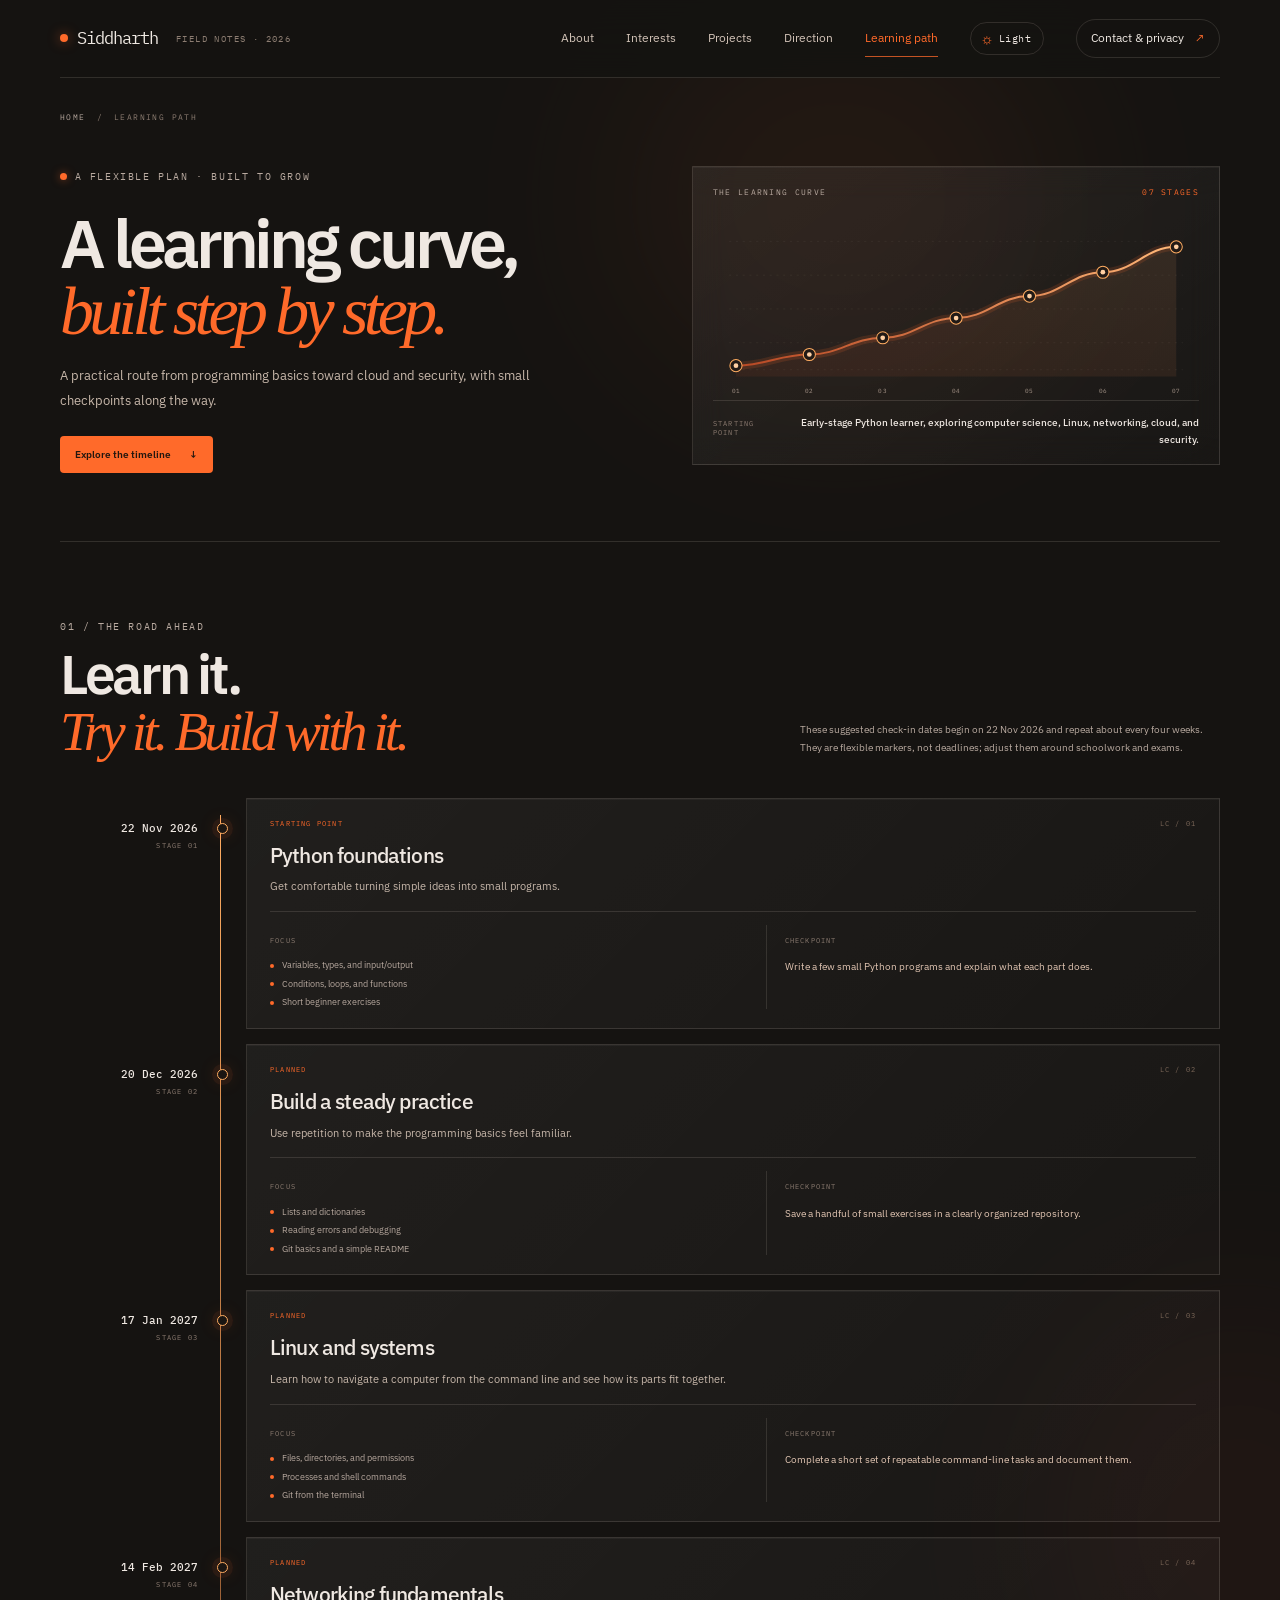
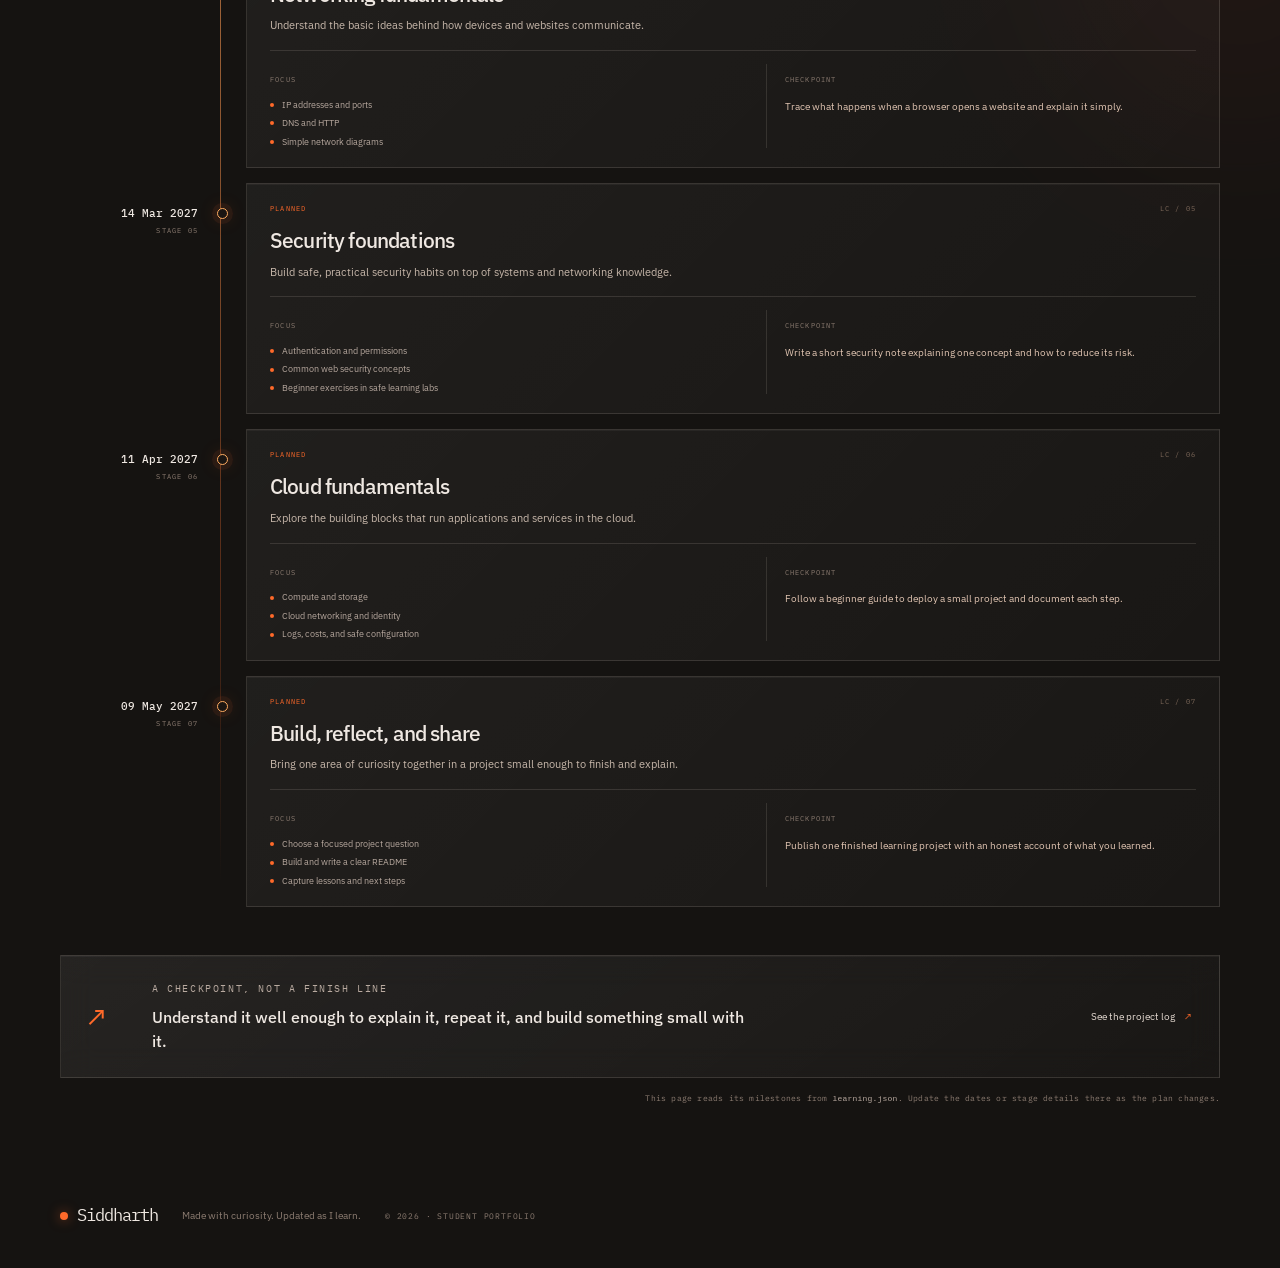
==== learning.html @ 91c8a85c "Add JSON-driven learning timeline page" ====
<!doctype html>
<html lang="en">
  <head>
    <meta charset="utf-8" />
    <meta name="viewport" content="width=device-width, initial-scale=1" />
    <meta name="theme-color" content="#151311" />
    <meta name="description" content="A dated, editable learning timeline for Siddharth’s journey through programming, Linux, networking, security, and cloud foundations." />
    <title>Learning Path — Siddharth</title>
    <link rel="preconnect" href="https://fonts.googleapis.com" />
    <link rel="preconnect" href="https://fonts.gstatic.com" crossorigin />
    <link href="https://fonts.googleapis.com/css2?family=IBM+Plex+Mono:wght@400;500;600&family=IBM+Plex+Sans:ital,wght@0,400;0,500;0,600;0,700;1,400;1,500;1,600&display=swap" rel="stylesheet" />
    <link rel="stylesheet" href="./styles.css?v=learning-json-timeline-20261122" />
    <script src="./script.js" defer></script>
    <script src="./learning-page.js" defer></script>
  </head>
  <body class="learning-page">
    <a class="skip-link" href="#main">Skip to content</a>
    <div class="ambient ambient-one" aria-hidden="true"></div>
    <div class="ambient ambient-two" aria-hidden="true"></div>

    <header class="site-header">
      <a class="wordmark" href="./index.html#top" aria-label="Siddharth’s portfolio home"><span class="wordmark-dot"></span> Siddharth <span class="wordmark-caption">FIELD NOTES · 2026</span></a>
      <button class="menu-toggle" aria-expanded="false" aria-controls="site-nav" aria-label="Open navigation"><span></span><span></span></button>
      <nav class="site-nav" id="site-nav" aria-label="Main navigation">
        <a href="./index.html#about">About</a>
        <a href="./index.html#interests">Interests</a>
        <a href="./index.html#projects">Projects</a>
        <a href="./index.html#direction">Direction</a>
        <a href="./learning.html" aria-current="location">Learning path</a>
        <button class="theme-toggle" type="button" aria-label="Switch to light theme" aria-pressed="false"><span class="theme-icon" aria-hidden="true">☼</span><span class="theme-label">Light</span></button>
        <a class="nav-cta" href="./index.html#contact">Contact &amp; privacy <span aria-hidden="true">↗</span></a>
      </nav>
    </header>

    <main class="learning-main section-wrap" id="main">
      <p class="learning-breadcrumb"><a href="./index.html">HOME</a><span aria-hidden="true">/</span> LEARNING PATH</p>
      <section class="learning-hero" aria-labelledby="learning-title">
        <div class="learning-heading">
          <p class="eyebrow"><span class="status-dot"></span> A FLEXIBLE PLAN · BUILT TO GROW</p>
          <h1 id="learning-title">A learning curve,<br /><span class="serif-accent">built step by step.</span></h1>
          <p class="learning-intro" id="learning-intro">Loading the learning path…</p>
          <a class="button button-primary learning-jump" href="#timeline">Explore the timeline <span aria-hidden="true">↓</span></a>
        </div>
        <aside class="learning-overview glass-card" aria-label="Learning timeline overview">
          <div class="overview-heading"><span>THE LEARNING CURVE</span><span id="stage-count">— STAGES</span></div>
          <svg class="learning-curve" id="learning-curve" viewBox="0 0 720 280" role="img" aria-label="A rising curve connecting the learning stages"></svg>
          <div class="overview-baseline"><span>STARTING POINT</span><strong id="learning-start">Loading…</strong></div>
        </aside>
      </section>

      <section class="learning-roadmap" id="timeline" aria-labelledby="timeline-title">
        <div class="learning-section-heading">
          <div><p class="eyebrow">01 / THE ROAD AHEAD</p><h2 id="timeline-title">Learn it.<br /><span class="serif-accent">Try it. Build with it.</span></h2></div>
          <p class="learning-schedule-note" id="schedule-note">Loading milestone notes…</p>
        </div>
        <ol class="learning-timeline" id="learning-timeline" aria-label="Dated learning milestones">
          <li class="timeline-loading">Loading milestones…</li>
        </ol>
      </section>

      <aside class="learning-principle glass-card">
        <span class="principle-mark" aria-hidden="true">↗</span>
        <div><p class="eyebrow">A CHECKPOINT, NOT A FINISH LINE</p><h2>Understand it well enough to explain it, repeat it, and build something small with it.</h2></div>
        <a class="text-link" href="./index.html#projects">See the project log <span aria-hidden="true">↗</span></a>
      </aside>
      <p class="learning-edit-note">This page reads its milestones from <code>learning.json</code>. Update the dates or stage details there as the plan changes.</p>
    </main>

    <footer class="site-footer section-wrap learning-footer">
      <a class="wordmark" href="./index.html#top"><span class="wordmark-dot"></span> Siddharth</a>
      <p>Made with curiosity. Updated as I learn.</p>
      <small>© 2026 · STUDENT PORTFOLIO</small>
    </footer>
  </body>
</html>
---- styles.css ----
:root{color-scheme:dark;--bg:#151311;--bg2:#201b18;--panel:rgba(255,255,255,.045);--line:rgba(243,226,212,.13);--text:#efe8e2;--muted:#b9aaa0;--faint:#8d7d72;--blue:#ff6a2a;--periwinkle:#ffad62;--mono:'IBM Plex Mono',ui-monospace,SFMono-Regular,Menlo,Consolas,monospace;--sans:'IBM Plex Sans',ui-sans-serif,system-ui,-apple-system,BlinkMacSystemFont,'Segoe UI',sans-serif;--display:'IBM Plex Sans',var(--sans);--serif:'Iowan Old Style','Palatino Linotype','Book Antiqua',Georgia,serif;--max:1160px}
*{box-sizing:border-box}html{scroll-behavior:smooth;scroll-padding-top:90px}body{margin:0;background:var(--bg);color:var(--text);font-family:var(--sans);font-size:15px;line-height:1.7;overflow-x:clip}a{color:inherit;text-decoration:none}::selection{background:var(--blue);color:#251810}.section-wrap{width:min(var(--max),calc(100% - 72px));margin-inline:auto}.ambient{position:absolute;pointer-events:none;z-index:-1;border-radius:50%;filter:blur(100px);opacity:.15;animation:drift 16s ease-in-out infinite alternate}.ambient-one{width:450px;height:400px;background:#783c1e;top:0;left:48%}.ambient-two{width:380px;height:450px;background:#642d25;top:1300px;right:-150px;animation-delay:-6s}@keyframes drift{to{transform:translate3d(26px,35px,0) scale(1.08)}}.skip-link{position:fixed;z-index:10;top:-50px;left:16px;padding:10px 16px;background:var(--blue);color:#1c130f}.skip-link:focus{top:12px}.site-header{width:min(var(--max),calc(100% - 72px));height:78px;margin:auto;display:flex;align-items:center;justify-content:space-between;border-bottom:1px solid var(--line);position:relative;z-index:5}.wordmark{display:flex;align-items:center;gap:9px;font-family:var(--mono);font-size:17px;letter-spacing:-1px}.wordmark-dot{width:8px;height:8px;border-radius:50%;background:var(--blue);box-shadow:0 0 12px #ff6a2a80}.wordmark-caption{font-size:9px;letter-spacing:1.4px;color:var(--faint);margin-left:9px}.site-nav{display:flex;align-items:center;gap:32px;font-size:12px;color:#d2c3b7}.site-nav>a:not(.nav-cta){transition:color .2s}.site-nav>a:hover{color:var(--blue)}.nav-cta{border:1px solid var(--line);border-radius:99px;padding:8px 14px;color:var(--text)}.nav-cta span{color:var(--blue);margin-left:8px}.menu-toggle{display:none}.hero{min-height:700px;position:relative;display:grid;grid-template-columns:1.05fr .95fr;align-items:center;padding-top:38px;padding-bottom:88px}.eyebrow,.section-number{font-family:var(--mono);font-size:10px;letter-spacing:1.6px;color:var(--muted)}.hero .eyebrow{display:flex;align-items:center;gap:10px;margin-bottom:26px}.status-dot{width:7px;height:7px;border-radius:50%;display:inline-block;background:var(--blue);box-shadow:0 0 9px #ff6a2a80}.hero h1{font-size:clamp(54px,7vw,88px);line-height:.99;letter-spacing:-5px;font-weight:500;margin:0}.serif-accent{font-family:var(--serif);font-weight:500;font-style:italic;color:var(--blue);letter-spacing:-3px}.hero-intro{color:#c8b8ab;font-size:15px;max-width:430px;margin:29px 0 26px;line-height:1.85}.hero-actions{display:flex;align-items:center;gap:25px}.button{display:inline-flex;align-items:center;gap:18px;padding:12px 18px;border-radius:4px;font-size:12px;font-weight:600}.button-primary{background:var(--blue);color:#23170f;transition:transform .25s,box-shadow .25s}.button-primary:hover{transform:translateY(-3px);box-shadow:0 8px 28px #ff6a2a2a}.text-link{font-size:12px;color:#e8ddd4}.text-link span{color:var(--blue);margin-left:7px}.hero-footnote{font-family:var(--mono);font-size:10px;color:var(--faint);margin-top:44px}.tiny-star{color:var(--blue);font-size:15px;vertical-align:-1px;margin-right:8px}.hero-art{position:relative;width:min(100%,480px);height:460px;justify-self:end;display:grid;place-items:center}.glass-object{position:relative;width:250px;height:300px;overflow:hidden;clip-path:polygon(12% 0,88% 0,100% 13%,100% 89%,88% 100%,12% 100%,0 88%,0 12%);background:linear-gradient(145deg,rgba(255,142,78,.18),rgba(86,49,34,.12) 42%,rgba(229,96,48,.15));border:1px solid rgba(255,255,255,.3);box-shadow:inset 1px 1px 0 #fff4,inset -1px -1px 0 #ffad6288,0 30px 100px #bd592f50;backdrop-filter:blur(22px);transform:rotate(-8deg);animation:float 7s ease-in-out infinite}.object-shine{position:absolute;width:100px;height:380px;top:-45px;left:24px;background:linear-gradient(90deg,transparent,#fff2,transparent);transform:rotate(33deg)}.object-mark{position:absolute;top:80px;left:74px;font-family:var(--serif);font-size:125px;font-style:italic;color:#f3d4c0d9;line-height:1}.object-mark span{font:22px var(--mono);color:var(--blue);vertical-align:top}.object-index{position:absolute;bottom:22px;left:20px;font:8px var(--mono);letter-spacing:1.5px;color:#e3d3c7}.orbit{position:absolute;width:390px;height:160px;border:1px solid #ff83432e;border-radius:50%;transform:rotate(-27deg)}.orbit-b{width:340px;height:225px;transform:rotate(48deg);border-color:#e76c4a2c}.orbit-label{position:absolute;font:9px var(--mono);letter-spacing:1.2px;color:#b9aaa0}.label-top{top:48px;right:10px}.label-bottom{bottom:40px;left:3px}.art-cross{position:absolute;color:var(--blue);font:18px var(--mono)}.cross-a{top:75px;left:55px}.cross-b{right:51px;bottom:74px;color:var(--periwinkle)}@keyframes float{50%{transform:rotate(-5deg) translateY(-11px)}}.hero-meta{position:absolute;bottom:27px;left:0;right:0;display:flex;justify-content:space-between;font:9px var(--mono);letter-spacing:1.2px;color:var(--faint)}.scroll-line{display:inline-block;width:45px;height:1px;background:var(--faint);vertical-align:middle;margin-left:8px}.intro-band{background:linear-gradient(100deg,rgba(255,255,255,.025),rgba(255,255,255,.01));border-top:1px solid #ffffff0c;border-bottom:1px solid #ffffff0c;padding:100px 0}.intro-grid{display:grid;grid-template-columns:.75fr 1.4fr .8fr;gap:48px;align-items:start}.section-number{margin:12px 0}.intro-grid h2,.section-heading h2,.next-inner h2{font-size:clamp(36px,4vw,54px);letter-spacing:-2.4px;line-height:1.12;font-weight:500;margin:0 0 25px}.intro-grid h2 .serif-accent,.section-heading h2 .serif-accent,.next-inner h2 .serif-accent{letter-spacing:-2px}.body-copy{max-width:540px;color:#d7c7ba;margin:0 0 18px;line-height:1.9}.muted-copy{color:#ad9a8c}.glass-card{background:linear-gradient(145deg,rgba(255,255,255,.075),rgba(255,255,255,.018));border:1px solid var(--line);box-shadow:inset 0 1px 0 #ffffff0b;backdrop-filter:blur(16px)}.about-card{position:relative;padding:25px 25px 28px;min-height:220px;margin-top:13px}.card-kicker,.card-note,.card-note,.card-note{font-family:var(--mono);font-size:9px;letter-spacing:1.1px;color:var(--faint)}.about-card strong{display:block;font-size:24px;font-weight:500;line-height:1.25;margin-top:18px}.card-rule{width:100%;height:1px;background:var(--line);margin:22px 0 15px}.card-note{line-height:1.9;letter-spacing:.2px}.card-spark{position:absolute;right:20px;top:18px;color:var(--blue);font-size:18px}.interests-section{padding-top:116px;padding-bottom:118px}.section-heading{display:flex;align-items:end;justify-content:space-between;margin-bottom:43px}.section-heading h2{margin:9px 0 0}.heading-note{text-align:right;font-size:11px;color:var(--faint);line-height:1.9;margin:0 0 5px}.interest-grid{display:grid;grid-template-columns:repeat(4,1fr);gap:13px}.interest-card{min-height:260px;padding:21px 19px 18px;position:relative;transition:transform .25s,border-color .25s,background .25s}.interest-card:hover{transform:translateY(-5px);border-color:#ff6a2a5c;background:linear-gradient(145deg,#ffffff12,#ffffff03)}.interest-no{position:absolute;right:17px;top:18px;font:9px var(--mono);color:var(--faint)}.interest-icon{width:38px;height:38px;display:grid;place-items:center;background:#ff6a2a10;border:1px solid #ff6a2a26;border-radius:50%;color:var(--blue);font-size:18px;margin-bottom:25px}.interest-card:nth-child(2) .interest-icon{color:var(--periwinkle);border-color:#ffad622b;background:#ffad620d}.interest-card h3{font-size:16px;font-weight:500;margin:0 0 8px}.interest-card p{font-size:11px;line-height:1.75;color:#b9aaa0;margin:0 0 22px}.interest-tag{position:absolute;bottom:16px;left:19px;font:8px var(--mono);letter-spacing:1px;color:var(--faint)}.skill-note{display:flex;align-items:flex-start;gap:14px;max-width:810px;margin:25px auto 0;padding:15px 18px;border:1px solid #ffffff0b;background:#ffffff03}.note-icon{flex:none;width:18px;height:18px;border:1px solid #ff6a2a66;border-radius:50%;font:11px var(--serif);font-style:italic;color:var(--blue);text-align:center;line-height:17px}.skill-note p{margin:0;color:#b2a093;font-size:11px;line-height:1.8}.skill-note strong{color:#e3d2c6;font-weight:500}.projects-section{padding:105px 0 116px;background:linear-gradient(180deg,#201b18,#191613);border-block:1px solid #ffffff0b}.project-card{display:grid;grid-template-columns:1.05fr .95fr;border:1px solid var(--line);background:#201a17;min-height:440px}.project-visual{position:relative;display:grid;place-items:center;overflow:hidden;background:radial-gradient(ellipse at 48% 48%,#4c3025 0,transparent 58%),linear-gradient(145deg,#241d19,#191714)}.project-visual:before,.project-visual:after{content:"";position:absolute;width:440px;height:180px;border:1px solid #ffae751a;border-radius:50%;transform:rotate(-23deg)}.project-visual:after{width:350px;height:270px;transform:rotate(33deg);border-color:#e275401f}.film-frame{position:relative;z-index:1;width:68%;height:72%;min-height:270px;border:1px solid #ffb37a55;display:grid;place-items:center;background:linear-gradient(145deg,#e9a9720d,#a14b252e);box-shadow:0 24px 60px #09070577;backdrop-filter:blur(5px)}.film-orb{width:155px;height:155px;border-radius:50%;background:radial-gradient(circle at 35% 28%,#ffe5cf,#f28043 36%,#713729 72%,#251f1a);box-shadow:0 0 65px #e9a97232,inset -15px -20px 25px #211a16f5;animation:float 8s ease-in-out infinite}.film-caption,.film-count{position:absolute;font:8px var(--mono);letter-spacing:1.5px;color:#e1d0c2}.film-caption{bottom:15px;left:15px}.film-count{top:15px;right:15px}.frame-corner{position:absolute;width:9px;height:9px;border-color:var(--blue);border-style:solid;opacity:.7}.corner-tl{top:-1px;left:-1px;border-width:1px 0 0 1px}.corner-tr{top:-1px;right:-1px;border-width:1px 1px 0 0}.corner-bl{bottom:-1px;left:-1px;border-width:0 0 1px 1px}.corner-br{bottom:-1px;right:-1px;border-width:0 1px 1px 0}.project-stamp{position:absolute;z-index:2;right:7%;bottom:9%;padding:12px 14px;border:1px solid #ff8a4a55;background:#d4643c15;color:#ffad73;font:8px/1.5 var(--mono);letter-spacing:1px;transform:rotate(7deg)}.project-details{padding:44px 42px;display:flex;flex-direction:column;justify-content:center}.project-meta{display:flex;justify-content:space-between;font:8px var(--mono);letter-spacing:1.2px;color:var(--faint)}.project-status{color:var(--blue)}.project-status .status-dot{width:6px;height:6px;margin-right:4px}.project-details h3{font-size:40px;font-weight:500;line-height:1.04;letter-spacing:-1.8px;margin:30px 0 16px}.project-details h3 .serif-accent{letter-spacing:-1.5px}.project-details>p{font-size:12px;color:#b9aaa0;line-height:1.9;max-width:390px;margin:0}.project-fields{display:grid;grid-template-columns:1fr 1fr;gap:15px;border-top:1px solid var(--line);border-bottom:1px solid var(--line);padding:17px 0;margin:25px 0 18px}.project-fields div{display:grid;gap:5px}.project-fields span{font:8px var(--mono);letter-spacing:1px;color:var(--faint)}.project-fields strong{font-size:11px;font-weight:500;color:#e8ddd2}.project-bottom{display:flex;justify-content:space-between;align-items:center;font:9px var(--mono);color:var(--faint)}.project-arrow{font-size:20px;color:var(--blue)}.project-caption{text-align:center;color:var(--faint);font:9px var(--mono);letter-spacing:.2px;margin-top:19px}.direction-section{padding-top:116px;padding-bottom:110px}.timeline{border-top:1px solid var(--line)}.timeline-item{display:grid;grid-template-columns:45px 1fr 100px;align-items:start;gap:20px;border-bottom:1px solid var(--line);padding:26px 0}.timeline-marker{width:30px;height:30px;display:grid;place-items:center;border:1px solid #ff6a2a35;border-radius:50%;font:9px var(--mono);color:var(--blue)}.timeline-label{font:8px var(--mono);letter-spacing:1.2px;color:var(--faint)}.timeline-item h3{font-size:17px;font-weight:500;margin:5px 0 4px}.timeline-item p{font-size:11px;color:#b3a498;max-width:650px;margin:0;line-height:1.8}.timeline-aside{text-align:right;font:8px var(--mono);letter-spacing:1px;color:#a49488;padding-top:5px}.future-note{position:relative;display:flex;gap:20px;align-items:flex-start;max-width:780px;margin:35px 0 0 auto;padding:23px 25px}.future-symbol{color:var(--blue);font:24px var(--mono)}.future-note p{max-width:560px;margin:0;color:#c7b8ac;font-size:11px;line-height:1.9}.future-caption{position:absolute;right:18px;bottom:13px;color:var(--faint);font:7px var(--mono);letter-spacing:1px}.next-section{padding:88px 0;background:linear-gradient(110deg,#211b17,#1c1916 70%);border-block:1px solid #ffffff0b}.next-inner{display:grid;grid-template-columns:1fr 1fr;gap:70px;align-items:center}.next-inner h2{margin:13px 0 0}.next-list{border-top:1px solid var(--line)}.next-list p{margin:0;border-bottom:1px solid var(--line);padding:13px 0;color:#d7c7ba;font-size:11px}.next-list p span{font:9px var(--mono);color:var(--blue);margin-right:18px}.site-footer{min-height:105px;display:flex;align-items:center;gap:24px;position:relative}.site-footer>p{margin:0;font-size:10px;color:var(--faint)}.footer-private{margin-left:auto;font:8px var(--mono);letter-spacing:.8px;color:var(--faint)}.back-top{width:30px;height:30px;border:1px solid var(--line);border-radius:50%;display:grid;place-items:center;color:var(--blue)}.site-footer small{font:8px var(--mono);letter-spacing:.8px;color:var(--faint)}
@media(max-width:900px){.section-wrap,.site-header{width:calc(100% - 48px)}.hero{min-height:650px;grid-template-columns:1fr 1fr}.hero-art{transform:scale(.86);transform-origin:center right;margin-right:-30px}.intro-grid{grid-template-columns:.65fr 1.35fr;gap:30px}.about-card{grid-column:2;margin-top:0}.interest-grid{grid-template-columns:repeat(2,1fr)}.interest-card{min-height:230px}.project-details{padding:35px 28px}.project-details h3{font-size:35px}.site-nav{gap:20px}}
@media(max-width:760px){html{scroll-padding-top:72px}.section-wrap,.site-header{width:calc(100% - 38px)}.site-header{height:66px}.wordmark-caption{display:none}.menu-toggle{display:grid;gap:5px;background:none;border:0;padding:12px;z-index:2}.menu-toggle span{width:19px;height:1px;background:var(--text);transition:transform .2s}.menu-toggle[aria-expanded="true"] span:first-child{transform:translateY(3px) rotate(45deg)}.menu-toggle[aria-expanded="true"] span:last-child{transform:translateY(-3px) rotate(-45deg)}.site-nav{position:absolute;top:65px;left:-19px;right:-19px;display:none;align-items:stretch;gap:0;padding:8px 19px 18px;background:#211a16f5;border-bottom:1px solid var(--line);backdrop-filter:blur(18px)}.site-nav.is-open{display:flex;flex-direction:column}.site-nav>a{padding:12px 0;border-bottom:1px solid #ffffff0d}.site-nav .nav-cta{border:0;padding:13px 0 0}.hero{display:flex;flex-direction:column;align-items:stretch;min-height:0;padding-top:70px;padding-bottom:78px}.hero h1{font-size:clamp(55px,15vw,77px);letter-spacing:-4px}.hero-intro{font-size:13px;max-width:390px}.hero-art{width:100%;height:340px;transform:none;margin:27px 0 0;justify-self:auto}.glass-object{width:185px;height:230px}.object-mark{font-size:99px;top:60px;left:55px}.orbit{width:310px;height:130px}.orbit-b{width:285px;height:180px}.label-top{right:0;top:19px;font-size:7px}.label-bottom{bottom:16px;left:0;font-size:7px}.cross-a{top:35px;left:21px}.cross-b{right:22px;bottom:52px}.hero-meta{bottom:22px;font-size:7px}.intro-band{padding:70px 0}.intro-grid{grid-template-columns:1fr;gap:22px}.section-number{margin:0}.intro-grid h2,.section-heading h2,.next-inner h2{font-size:39px}.about-card{grid-column:auto;max-width:340px}.interests-section,.direction-section{padding-top:78px;padding-bottom:78px}.section-heading{display:block;margin-bottom:30px}.heading-note{text-align:left;margin-top:13px}.interest-grid{gap:10px}.interest-card{padding:17px 14px;min-height:245px}.interest-card h3{font-size:14px}.interest-card p{font-size:10px}.interest-tag{left:14px;font-size:7px}.skill-note{padding:13px;margin-top:18px}.projects-section{padding:76px 0 78px}.project-card{grid-template-columns:1fr}.project-visual{min-height:310px}.film-frame{width:70%;min-height:235px}.film-orb{width:125px;height:125px}.project-details{padding:29px 22px 26px}.project-details h3{font-size:36px;margin:22px 0 14px}.project-meta{font-size:7px}.project-caption{line-height:1.7}.timeline-item{grid-template-columns:35px 1fr;gap:12px;padding:22px 0}.timeline-aside{display:none}.timeline-item h3{font-size:15px}.future-note{padding:19px 18px;margin-top:25px;margin-bottom:12px}.future-caption{position:static;display:block;margin-left:auto;align-self:end;white-space:nowrap;font-size:6px}.future-note p{font-size:10px}.future-note{flex-wrap:wrap;gap:12px}.next-section{padding:70px 0}.next-inner{grid-template-columns:1fr;gap:30px}.next-list p{font-size:10px}.site-footer{min-height:135px;display:grid;grid-template-columns:1fr auto;gap:8px 15px;padding-block:22px}.site-footer .wordmark{grid-column:1}.site-footer>p{grid-column:1}.footer-private{grid-column:1;margin:4px 0 0;font-size:7px}.back-top{grid-column:2;grid-row:1}.site-footer small{grid-column:2;grid-row:2;white-space:nowrap;font-size:7px}}
@media(prefers-reduced-motion:reduce){*,*::before,*::after{scroll-behavior:auto!important;animation-duration:.01ms!important;animation-iteration-count:1!important;transition-duration:.01ms!important}}

.site-header{position:fixed;top:0;left:0;right:0;z-index:20;background:rgba(21,19,17,.9);backdrop-filter:blur(18px);-webkit-backdrop-filter:blur(18px);transition:background .25s,border-color .25s,box-shadow .25s}.site-header.is-scrolled{background:rgba(21,19,17,.97);box-shadow:0 10px 30px #08060435}body{padding-top:78px}@media(max-width:760px){body{padding-top:66px}}

.theme-toggle{display:inline-flex;align-items:center;gap:7px;padding:8px 12px;border:1px solid var(--line);border-radius:999px;background:transparent;color:var(--text);font:10px var(--mono);letter-spacing:.4px;cursor:pointer;transition:color .2s,border-color .2s,background .2s}.theme-toggle:hover,.theme-toggle:focus-visible{color:var(--blue);border-color:var(--blue)}.theme-icon{font-size:15px;line-height:1;color:var(--blue)}.site-nav>a:not(.nav-cta){position:relative}.site-nav>a[aria-current="location"]{color:var(--blue)}.site-nav>a[aria-current="location"]::after{content:"";position:absolute;left:0;right:0;bottom:-8px;height:1px;background:var(--blue);opacity:.75}.site-nav .theme-toggle{position:static}
.button-primary{transform:translate3d(var(--mag-x,0px),var(--mag-y,0px),0)}.button-primary:hover{transform:translate3d(var(--mag-x,0px),calc(var(--mag-y,0px) - 3px),0)}
.hero-copy>*{animation:hero-enter .68s cubic-bezier(.2,.7,.2,1) both}.hero-copy>*:nth-child(2){animation-delay:.07s}.hero-copy>*:nth-child(3){animation-delay:.14s}.hero-copy>*:nth-child(4){animation-delay:.21s}.hero-art{animation:hero-enter .85s .12s cubic-bezier(.2,.7,.2,1) both}@keyframes hero-enter{from{opacity:0;transform:translateY(16px)}to{opacity:1;transform:translateY(0)}}
body.has-reveals [data-reveal]{opacity:0;transform:translateY(18px);transition:opacity .65s ease,transform .65s cubic-bezier(.2,.7,.2,1)}body.has-reveals [data-reveal].is-visible{opacity:1;transform:translateY(0)}.interest-card[data-reveal]:nth-child(2){transition-delay:.06s}.interest-card[data-reveal]:nth-child(3){transition-delay:.12s}.interest-card[data-reveal]:nth-child(4){transition-delay:.18s}

html.theme-light{color-scheme:light;--bg:#f6f1eb;--bg2:#eee5db;--panel:rgba(255,255,255,.62);--line:rgba(99,52,31,.16);--text:#2a201b;--muted:#615044;--faint:#827064;--blue:#c14918;--periwinkle:#a53d31}html.theme-light body{background:var(--bg);color:var(--text)}html.theme-light .site-header{background:rgba(246,241,235,.88)}html.theme-light .site-header.is-scrolled{background:rgba(246,241,235,.97);box-shadow:0 10px 28px #4326151a}html.theme-light .site-nav{color:#59483d}html.theme-light .intro-band{background:linear-gradient(100deg,#eee5db,#f6f1eb);border-color:#6a351e18}html.theme-light .projects-section{background:linear-gradient(180deg,#eee5db,#f6f1eb);border-color:#6a351e18}html.theme-light .project-card{background:#e5d9cd;border-color:var(--line)}html.theme-light .next-section{background:linear-gradient(110deg,#f1e7dd,#f6f1eb 70%);border-color:#6a351e18}html.theme-light .glass-card{background:linear-gradient(145deg,rgba(255,255,255,.82),rgba(236,225,215,.72));box-shadow:inset 0 1px 0 #fff5edb8,0 14px 40px #5a30180b}html.theme-light .hero-intro,html.theme-light .body-copy,html.theme-light .muted-copy,html.theme-light .interest-card p,html.theme-light .skill-note p,html.theme-light .project-details>p,html.theme-light .timeline-item p,html.theme-light .future-note p,html.theme-light .next-list p{color:#59483d}html.theme-light .interest-card h3,html.theme-light .project-fields strong,html.theme-light .timeline-item h3{color:#2c211b}html.theme-light .heading-note,html.theme-light .project-bottom,html.theme-light .card-note{color:#786655}html.theme-light .hero-art .glass-object{background:linear-gradient(145deg,rgba(255,223,201,.66),rgba(238,186,155,.4) 42%,rgba(247,198,168,.44));box-shadow:inset 1px 1px 0 #fff,inset -1px -1px 0 #ffad6288,0 30px 100px #70381f2a}html.theme-light .object-mark{color:#a84017}html.theme-light .object-index,html.theme-light .orbit-label{color:#645043}html.theme-light .site-footer{border-color:var(--line)}html.theme-light .footer-private,html.theme-light .site-footer>p,html.theme-light .site-footer small{color:#746254}html.theme-light .nav-cta{border-color:var(--line)}
@media(max-width:760px){.site-nav .theme-toggle{width:100%;justify-content:flex-start;border:0;border-bottom:1px solid #ffffff0d;border-radius:0;padding:12px 0;background:transparent}.site-nav>a[aria-current="location"]::after{bottom:4px}html.theme-light .site-nav .theme-toggle{border-bottom-color:#6a351e18}}

body{transition:background-color .35s ease,color .35s ease}.hero h1,.intro-grid h2,.section-heading h2,.next-inner h2{font-family:var(--display)}

.intro-screen{position:fixed;inset:0;z-index:100;display:grid;place-items:center;overflow:hidden;visibility:hidden;opacity:0;background:radial-gradient(ellipse at 50% 44%,#47251a 0%,#191512 48%,#100e0d 100%);color:#f4ede6;transition:opacity .65s cubic-bezier(.22,.68,0,1),visibility .65s;isolation:isolate}.intro-screen::before{position:absolute;inset:0;z-index:-1;background-image:linear-gradient(#ff9c6a08 1px,transparent 1px),linear-gradient(90deg,#ff9c6a08 1px,transparent 1px);background-size:64px 64px;content:"";mask-image:radial-gradient(ellipse at center,#000 0%,transparent 76%)}.intro-pending .intro-screen{visibility:visible;opacity:1}.intro-fading .intro-screen{opacity:0;visibility:hidden}.intro-pending{overflow:hidden}.intro-pending body> :not(.intro-screen){opacity:0}.intro-content{position:relative;z-index:1;display:flex;flex-direction:column;align-items:center;width:min(420px,calc(100% - 40px));text-align:center;animation:intro-content-in .8s cubic-bezier(.2,.72,.2,1) both}.intro-kicker,.intro-caption,.intro-loading{font-family:var(--mono);letter-spacing:2px}.intro-kicker{margin-bottom:24px;color:#ff9f61;font-size:10px}.intro-name{font:500 clamp(64px,12vw,112px)/.95 var(--display);letter-spacing:-7px;text-shadow:0 0 38px #ff7b4038}.intro-caption{margin-top:22px;color:#c2b2a5;font-size:10px;letter-spacing:1px}.intro-progress{width:min(190px,60%);height:2px;margin-top:42px;overflow:hidden;background:#ffd9c625}.intro-progress span{display:block;width:100%;height:100%;background:linear-gradient(90deg,#f05a20,#ffe3c9);transform:scaleX(0);transform-origin:left;animation:intro-progress-fill 7.25s cubic-bezier(.55,.08,.45,.95) forwards;box-shadow:0 0 12px #ff8a4aaa}.intro-loading{margin-top:13px;color:#968575;font-size:8px;letter-spacing:1.7px}.intro-orbit{position:absolute;width:min(62vw,640px);aspect-ratio:1;border:1px solid #ff834312;border-radius:50%;animation:intro-orbit-rotate 20s linear infinite}.intro-orbit::before,.intro-orbit::after{position:absolute;width:7px;height:7px;border-radius:50%;background:#ffd0a3;box-shadow:0 0 18px #ff7b40;content:""}.intro-orbit::before{top:15%;left:18%}.intro-orbit::after{right:12%;bottom:23%;width:4px;height:4px}.intro-orbit-two{width:min(43vw,440px);border-color:#ff944614;animation-duration:28s;animation-direction:reverse}.intro-orbit-two::before{top:auto;left:auto;right:16%;bottom:12%;background:#ffa66f;box-shadow:0 0 16px #ffa66f}.intro-done .site-header{animation:intro-content-in .55s .02s both}.intro-done .hero-meta{animation:hero-enter .65s .35s both}@keyframes intro-content-in{from{opacity:0;transform:translateY(12px) scale(.985)}to{opacity:1;transform:translateY(0) scale(1)}}@keyframes intro-progress-fill{to{transform:scaleX(1)}}@keyframes intro-orbit-rotate{to{transform:rotate(360deg)}}
.intro-pending .hero-copy>*,.intro-pending .hero-art{animation:none!important;opacity:0;transform:translateY(16px)}.intro-done main{animation:intro-content-in .8s .04s both}.intro-done .hero-copy>*:nth-child(5){animation-delay:.28s}
@media(max-width:760px){.intro-orbit{width:92vw}.intro-orbit-two{width:66vw}.intro-name{letter-spacing:-5px}}
@media(prefers-reduced-motion:reduce){.intro-screen{display:none}.intro-pending body> :not(.intro-screen){opacity:1}}

/* Editorial hero inspired by the supplied reference. */
.hero{min-height:calc(100svh - 78px);grid-template-columns:1fr;align-items:center;padding:56px 34px 88px;border-inline:1px solid var(--line);overflow:hidden;background-image:linear-gradient(90deg,transparent calc(33.333% - .5px),rgba(243,226,212,.075) 33.333%,transparent calc(33.333% + .5px)),linear-gradient(90deg,transparent calc(66.666% - .5px),rgba(243,226,212,.075) 66.666%,transparent calc(66.666% + .5px))}.hero::before{content:"";position:absolute;inset:0;z-index:0;pointer-events:none;background:radial-gradient(ellipse at 68% 39%,rgba(222,87,35,.16),transparent 48%)}.hero-copy{position:relative;z-index:2;grid-column:1/-1;width:min(100%,1050px);max-width:1050px;padding-top:10px}.hero .eyebrow{margin-bottom:26px}.hero h1{max-width:100%;font-size:clamp(56px,8.8vw,112px);font-weight:700;line-height:.86;letter-spacing:-.065em;text-transform:uppercase}.hero h1 .serif-accent{font-family:var(--serif);font-weight:500;letter-spacing:-.075em}.hero-intro{max-width:430px;font-size:14px;margin:25px 0 22px}.hero-backdrop-letter{position:absolute;z-index:1;top:-9%;right:3%;height:100%;display:flex;align-items:center;justify-content:center;pointer-events:none;font-family:var(--display);font-size:clamp(500px,83vw,1040px);font-weight:700;line-height:.78;letter-spacing:-.12em;color:rgba(245,224,204,.055);-webkit-text-stroke:1px rgba(255,188,136,.12);text-shadow:0 0 100px rgba(230,93,39,.15);transform:rotate(-7deg);animation:backdrop-s-drift 15s ease-in-out infinite alternate}.hero-meta{z-index:2;left:34px;right:34px;bottom:24px}.intro-pending .hero-backdrop-letter{animation:none;opacity:0}.intro-done .hero-backdrop-letter{animation:backdrop-s-drift 15s ease-in-out infinite alternate}.hero-art{display:none}@keyframes backdrop-s-drift{to{transform:rotate(-4deg) translate3d(-12px,-8px,0)}}
.mobile-break{display:none}
@media(max-width:760px){.hero{min-height:calc(100svh - 66px);padding:64px 18px 76px;border-inline:1px solid var(--line)}.hero-copy{width:100%;padding-top:0}.hero .eyebrow{font-size:8px;letter-spacing:1.1px;margin-bottom:22px}.hero h1{font-size:clamp(40px,10.5vw,68px);line-height:.91;letter-spacing:-.065em}.mobile-break{display:block}.hero-intro{font-size:12px;margin:22px 0 20px;max-width:360px}.hero-actions{gap:14px;flex-wrap:wrap}.hero-backdrop-letter{top:1%;right:-11%;font-size:clamp(430px,116vw,680px);opacity:.8}.hero-meta{left:18px;right:18px;bottom:18px;font-size:6px;letter-spacing:.8px}.hero-meta>span:nth-child(2){display:none}}
@media(min-width:761px) and (max-width:900px){body{padding-top:66px}.site-header{height:66px}.wordmark-caption{display:none}.menu-toggle{display:grid;gap:5px;background:none;border:0;padding:12px;z-index:2}.menu-toggle span{width:19px;height:1px;background:var(--text);transition:transform .2s}.menu-toggle[aria-expanded="true"] span:first-child{transform:translateY(3px) rotate(45deg)}.menu-toggle[aria-expanded="true"] span:last-child{transform:translateY(-3px) rotate(-45deg)}.site-nav{position:absolute;top:65px;left:-24px;right:-24px;display:none;align-items:stretch;gap:0;padding:8px 24px 18px;background:#211a16f5;border-bottom:1px solid var(--line);backdrop-filter:blur(18px)}.site-nav.is-open{display:flex;flex-direction:column}.site-nav>a{padding:12px 0;border-bottom:1px solid #ffffff0d}.site-nav .nav-cta{border:0;padding:13px 0 0}.site-nav .theme-toggle{width:100%;justify-content:flex-start;border:0;border-bottom:1px solid #ffffff0d;border-radius:0;padding:12px 0;background:transparent}.site-nav>a[aria-current="location"]::after{bottom:4px}.hero{min-height:calc(100svh - 66px)}}

/* Five-second letter assembly intro. */
.intro-name{display:flex;align-items:center;justify-content:center;gap:.025em;font:600 clamp(76px,13vw,142px)/.9 var(--display);letter-spacing:-.065em;white-space:nowrap}.intro-letter{display:inline-block;opacity:0;animation:letter-journey 4s cubic-bezier(.2,.72,.2,1) var(--letter-delay) both;will-change:transform,opacity,filter}.letter-s{--fly-x:-48vw;--fly-y:-42vh;--letter-delay:0s}.letter-i{--fly-x:48vw;--fly-y:-42vh;--letter-delay:.06s}.letter-d{--fly-x:-48vw;--fly-y:42vh;--letter-delay:.12s}.letter-h{--fly-x:48vw;--fly-y:42vh;--letter-delay:.18s}.letter-u{--fly-x:0vw;--fly-y:48vh;--letter-delay:.24s}@keyframes letter-journey{0%{opacity:0;transform:translate3d(0,14px,0) scale(.62);filter:blur(12px)}8%{opacity:1;transform:translate3d(0,0,0) scale(1);filter:blur(0)}35%{opacity:1;transform:translate3d(0,0,0) scale(1);filter:blur(0)}46%{opacity:1;transform:translate3d(var(--fly-x),var(--fly-y),0) scale(.66);filter:blur(2px)}53%{opacity:0;transform:translate3d(var(--fly-x),var(--fly-y),0) scale(.66);filter:blur(9px)}62%{opacity:0;transform:translate3d(var(--fly-x),var(--fly-y),0) scale(.66);filter:blur(9px)}88%{opacity:1;transform:translate3d(0,0,0) scale(1);filter:blur(0)}100%{opacity:1;transform:translate3d(0,0,0) scale(1);filter:blur(0)}}.intro-progress span{animation-duration:4.2s}.intro-screen::after{position:absolute;inset:0;z-index:0;pointer-events:none;background:radial-gradient(ellipse at 50% 48%,transparent 34%,rgba(7,5,4,.46) 100%);content:""}.intro-content{z-index:1}.intro-orbit{animation-duration:8s}.intro-orbit-two{animation-duration:11s}

/* Three-zone hero: introduction, featured work, and a large monogram. */
.hero{display:grid;grid-template-columns:minmax(0,1fr) minmax(0,1fr) minmax(230px,.82fr);grid-template-rows:minmax(220px,auto) 1fr auto;column-gap:22px;row-gap:0;align-items:stretch;min-height:calc(100svh - 66px);padding:22px 34px 76px;border-inline:1px solid var(--line);overflow:hidden;background-image:none}.hero::after{content:"";position:absolute;inset:0;z-index:0;pointer-events:none;background:linear-gradient(90deg,transparent calc(33.333% - .5px),rgba(243,226,212,.075) 33.333%,transparent calc(33.333% + .5px)),linear-gradient(90deg,transparent calc(66.666% - .5px),rgba(243,226,212,.075) 66.666%,transparent calc(66.666% + .5px))}.hero-copy{display:contents}.hero-intro-panel{position:relative;z-index:2;grid-column:1;grid-row:1;align-self:start;max-width:360px;padding-top:18px}.hero .eyebrow{font-size:9px;letter-spacing:1.2px;margin:0 0 17px}.hero-intro{max-width:340px;font-size:12px;line-height:1.8;margin:0;color:#c8b8ab}.hero h1{position:relative;z-index:2;grid-column:1/4;grid-row:2;align-self:end;max-width:100%;margin:0 0 18px;font-size:clamp(56px,8.25vw,106px);font-weight:700;line-height:.88;letter-spacing:-.067em;text-transform:uppercase}.hero h1 .serif-accent{font-family:var(--serif);font-weight:500;letter-spacing:-.075em}.hero-outro{position:relative;z-index:2;grid-column:1/4;grid-row:3;display:flex;align-items:end;justify-content:space-between;gap:24px}.hero-actions{gap:22px}.hero-footnote{margin:0;color:#a49488}.hero-feature{position:relative;z-index:3;grid-column:3;grid-row:1;align-self:start;display:block;margin-top:2px;padding:0 0 16px;border:1px solid var(--line);background:rgba(27,23,20,.78);backdrop-filter:blur(16px);transition:transform .3s,border-color .3s,box-shadow .3s}.hero-feature:hover{transform:translateY(-4px);border-color:#ff6a2a80;box-shadow:0 16px 50px #08060455}.hero-feature-art{position:relative;display:grid;place-items:center;aspect-ratio:1.62/1;overflow:hidden;background:radial-gradient(circle at 50% 52%,rgba(241,116,52,.3),transparent 31%),linear-gradient(135deg,#38241b,#161311 58%,#29201b)}.hero-feature-art::before,.hero-feature-art::after{position:absolute;inset:10%;border:1px solid rgba(255,187,137,.2);transform:rotate(-12deg);content:""}.hero-feature-art::after{inset:20% 15%;border-color:rgba(255,187,137,.12);transform:rotate(13deg)}.feature-index,.feature-state{position:absolute;z-index:2;font:7px var(--mono);letter-spacing:1.2px;color:#e2c6b3}.feature-index{top:12px;left:13px}.feature-state{right:13px;bottom:12px;color:#ffad73}.feature-state b{margin-left:6px;color:#ff6a2a}.feature-orbit{position:relative;z-index:1;width:88px;height:88px;display:grid;place-items:center;border:1px solid #ffad6270;border-radius:50%;background:radial-gradient(circle at 35% 30%,#ffb07b,#b54b28 52%,#321e18);box-shadow:0 0 50px #e5673a50,inset -10px -10px 22px #351d18}.feature-orbit::after{position:absolute;inset:-17px;border:1px solid #ffb37a3d;border-radius:50%;content:""}.feature-orbit span{font:italic 28px var(--serif);color:#fff0df}.hero-feature-caption{display:flex;justify-content:space-between;padding:11px 13px 7px;font:7px var(--mono);letter-spacing:1px;color:#b09c8d}.hero-feature>strong{display:block;padding:2px 13px 0;font-size:19px;font-weight:500;line-height:1.1;letter-spacing:-.04em}.hero-feature>strong em{font-family:var(--serif);font-weight:500;color:var(--blue)}.feature-link{display:block;margin:12px 13px 0;padding-top:9px;border-top:1px solid var(--line);font:7px var(--mono);letter-spacing:1px;color:#b09c8d}.feature-link span{float:right;color:var(--blue)}.hero-backdrop-letter{position:absolute;z-index:1;top:-3%;right:11%;height:100%;display:flex;align-items:center;justify-content:center;pointer-events:none;font:700 clamp(540px,75vw,980px)/.78 var(--display);letter-spacing:-.13em;color:rgba(245,224,204,.055);-webkit-text-stroke:1px rgba(255,188,136,.14);text-shadow:0 0 110px rgba(230,93,39,.18);transform:rotate(-7deg);animation:backdrop-s-drift 15s ease-in-out infinite alternate}.hero-meta{z-index:2;left:34px;right:34px;bottom:20px}.intro-pending .hero-backdrop-letter{animation:none;opacity:0}.intro-done .hero-backdrop-letter{animation:backdrop-s-drift 15s ease-in-out infinite alternate}.hero-art{display:none}
@media(min-width:761px) and (max-width:900px){.hero{grid-template-columns:minmax(0,1fr) minmax(0,1fr) minmax(185px,.82fr);column-gap:14px;padding-inline:20px}.hero h1{font-size:clamp(48px,8.25vw,74px)}.hero-feature>strong{font-size:16px}.hero-meta{left:20px;right:20px}}
@media(max-width:760px){.hero{grid-template-columns:minmax(0,1fr);grid-template-rows:auto auto auto auto;row-gap:14px;min-height:calc(100svh - 66px);padding:26px 18px 72px}.hero-intro-panel{grid-column:1;grid-row:1;padding-top:0;max-width:100%}.hero .eyebrow{font-size:8px;letter-spacing:1px;margin-bottom:10px}.hero-intro{font-size:11px;max-width:390px}.hero h1{grid-column:1;grid-row:2;align-self:start;margin:4px 0 0;font-size:clamp(39px,11vw,70px);line-height:.91;letter-spacing:-.068em}.mobile-break{display:block}.hero-feature{grid-column:1;grid-row:3;display:grid;grid-template-columns:.9fr 1.1fr;grid-template-rows:auto auto auto;column-gap:13px;align-items:center;padding:0 12px 10px}.hero-feature-art{grid-column:1;grid-row:1/4;aspect-ratio:1/1.05;width:100%}.hero-feature-caption{grid-column:2;grid-row:1;padding:11px 0 5px;gap:6px;font-size:6px}.hero-feature>strong{grid-column:2;grid-row:2;padding:3px 0;font-size:18px}.feature-link{grid-column:2;grid-row:3;margin:7px 0 0;padding-top:8px}.feature-index,.feature-state{font-size:6px}.feature-orbit{width:62px;height:62px}.feature-orbit span{font-size:21px}.feature-orbit::after{inset:-11px}.hero-outro{grid-column:1;grid-row:4;display:flex;align-items:start;flex-direction:column;gap:11px}.hero-actions{gap:15px;flex-wrap:wrap}.hero-footnote{font-size:9px}.hero-backdrop-letter{top:10%;right:-18%;font-size:clamp(410px,112vw,700px);opacity:.55}.hero-meta{left:18px;right:18px;bottom:17px;font-size:6px;letter-spacing:.7px}.hero-meta>span:nth-child(2){display:none}}

/* JSON-driven learning timeline. */
.learning-main{padding-top:34px;padding-bottom:60px}.learning-breadcrumb{display:flex;gap:11px;align-items:center;margin:0 0 24px;color:var(--faint);font:8px var(--mono);letter-spacing:1.4px}.learning-breadcrumb a{color:var(--muted);transition:color .2s}.learning-breadcrumb a:hover{color:var(--blue)}.learning-hero{display:grid;grid-template-columns:minmax(0,1.05fr) minmax(330px,.95fr);gap:48px;align-items:center;padding:12px 0 68px;border-bottom:1px solid var(--line)}.learning-heading h1{font-size:clamp(44px,5.3vw,70px);line-height:.98;letter-spacing:-.065em;font-weight:600;margin:25px 0 18px}.learning-heading h1 .serif-accent{font-weight:500;letter-spacing:-.07em}.learning-intro{max-width:500px;color:#c8b8ab;font-size:13px;line-height:1.9;margin:0 0 23px}.learning-jump{padding:10px 15px;font-size:10px}.learning-overview{position:relative;padding:20px 20px 16px;overflow:hidden;background:linear-gradient(145deg,rgba(255,255,255,.065),rgba(255,255,255,.018))}.overview-heading{display:flex;justify-content:space-between;gap:10px;color:var(--muted);font:8px var(--mono);letter-spacing:1.3px}.overview-heading span:last-child{color:var(--blue)}.learning-curve{display:block;width:100%;height:auto;margin:12px 0 2px;overflow:visible}.curve-gridline{stroke:rgba(243,226,212,.08);stroke-width:1;stroke-dasharray:3 7}.curve-fill{fill:url(#curve-stroke);opacity:.1}.curve-glow{fill:none;stroke:#ff6a2a;stroke-width:12;opacity:.14;stroke-linecap:round;stroke-linejoin:round}.curve-line{fill:none;stroke:url(#curve-stroke);stroke-width:3;stroke-linecap:round;stroke-linejoin:round}.curve-node-ring{fill:#211a16;stroke:#ffad62;stroke-width:1.5}.curve-node-core{fill:#ffd0a3}.curve-node-number{fill:#a49488;font:9px var(--mono);letter-spacing:.5px}.overview-baseline{display:flex;align-items:baseline;justify-content:space-between;gap:14px;padding-top:13px;border-top:1px solid var(--line)}.overview-baseline span,.learning-phase-label{color:var(--faint);font:7px var(--mono);letter-spacing:1.2px}.overview-baseline strong{color:var(--text);font-size:10px;font-weight:500;text-align:right}.learning-roadmap{padding-top:66px}.learning-section-heading{display:flex;justify-content:space-between;align-items:end;gap:30px;margin-bottom:29px}.learning-section-heading h2{margin:11px 0 0;font-size:clamp(36px,4.5vw,55px);line-height:1.02;letter-spacing:-.06em;font-weight:600}.learning-section-heading h2 .serif-accent{font-weight:500;letter-spacing:-.07em}.learning-schedule-note{max-width:420px;color:var(--muted);font-size:10px;line-height:1.8;margin:0 0 4px}.learning-timeline{position:relative;display:grid;gap:15px;list-style:none;margin:0;padding:8px 0 0}.learning-timeline::before{content:"";position:absolute;left:160px;top:25px;bottom:24px;width:1px;background:linear-gradient(180deg,#ffad62,#ff6a2a45 82%,transparent)}.learning-timeline-item{position:relative;display:grid;grid-template-columns:138px 24px minmax(0,1fr);gap:12px;align-items:stretch;animation:timeline-rise .5s calc(var(--stage-order)*.06s) both}.learning-date-column{display:flex;flex-direction:column;align-items:flex-end;padding-top:23px;text-align:right}.learning-date{color:var(--text);font:500 11px var(--mono);white-space:nowrap}.learning-phase-label{margin-top:6px}.learning-timeline-node{position:relative;z-index:1;align-self:start;justify-self:center;width:11px;height:11px;margin-top:25px;border:1px solid #ffad62;border-radius:50%;background:#1a1512;box-shadow:0 0 0 5px #ff6a2a12,0 0 18px #ff6a2a45}.learning-stage-card{padding:20px 23px 19px;background:linear-gradient(135deg,rgba(255,255,255,.052),rgba(255,255,255,.018));transition:transform .24s,border-color .24s,background .24s}.learning-stage-card:hover{transform:translateY(-3px);border-color:#ff6a2a6b;background:linear-gradient(135deg,rgba(255,255,255,.075),rgba(255,255,255,.025))}.learning-stage-top{display:flex;justify-content:space-between;gap:12px;align-items:center}.learning-stage-status,.learning-stage-serial,.learning-detail-label{color:var(--faint);font:7px var(--mono);letter-spacing:1.2px}.learning-stage-status{color:var(--blue)}.learning-stage-serial{color:#7f6a5b}.learning-stage-card h3{font-size:21px;font-weight:500;letter-spacing:-.04em;margin:10px 0 4px}.learning-stage-summary{color:#c8b8ab;font-size:11px;line-height:1.7;margin:0 0 15px}.learning-stage-details{display:grid;grid-template-columns:1.05fr .95fr;border-top:1px solid var(--line);padding-top:13px;gap:20px}.learning-focus ul{list-style:none;padding:0;margin:8px 0 0;display:grid;gap:5px}.learning-focus li{position:relative;padding-left:12px;color:#b9aaa0;font-size:9px;line-height:1.5}.learning-focus li::before{content:"";position:absolute;left:0;top:.6em;width:4px;height:4px;border-radius:50%;background:var(--blue)}.learning-checkpoint{border-left:1px solid var(--line);padding-left:18px}.learning-checkpoint p{color:#e2c6b3;font-size:10px;line-height:1.7;margin:8px 0 0}.timeline-loading{margin-left:174px;padding:24px;color:var(--muted);font-size:12px}.timeline-error{border:1px solid var(--line);background:var(--panel)}@keyframes timeline-rise{from{opacity:0;transform:translateY(10px)}to{opacity:1;transform:translateY(0)}}.learning-principle{display:grid;grid-template-columns:46px 1fr auto;align-items:center;gap:18px;margin:48px 0 0;padding:24px 27px}.principle-mark{color:var(--blue);font:29px var(--mono)}.learning-principle .eyebrow{margin:0 0 8px}.learning-principle h2{font-size:16px;line-height:1.5;font-weight:500;margin:0;max-width:600px}.learning-principle .text-link{font-size:10px;white-space:nowrap}.learning-edit-note{margin:15px 0 0;text-align:right;color:var(--faint);font:8px var(--mono);letter-spacing:.2px}.learning-edit-note code{color:var(--muted)}.learning-footer{margin-top:0}
@media(max-width:900px){.learning-hero{grid-template-columns:minmax(0,1fr) minmax(290px,.9fr);gap:28px}.learning-timeline::before{left:142px}.learning-timeline-item{grid-template-columns:120px 24px minmax(0,1fr)}.timeline-loading{margin-left:156px}.learning-principle{grid-template-columns:36px 1fr;gap:13px}.learning-principle .text-link{grid-column:2}.learning-schedule-note{max-width:330px}}
@media(max-width:760px){.learning-main{padding-top:23px;padding-bottom:42px}.learning-breadcrumb{font-size:7px;margin-bottom:21px}.learning-hero{grid-template-columns:minmax(0,1fr);gap:24px;padding-bottom:40px}.learning-heading h1{font-size:clamp(42px,11vw,62px);margin:20px 0 14px}.learning-intro{font-size:12px}.learning-overview{padding:17px 15px 14px}.learning-curve{margin-top:10px}.learning-roadmap{padding-top:43px}.learning-section-heading{display:block;margin-bottom:21px}.learning-section-heading h2{font-size:40px}.learning-schedule-note{margin-top:16px;max-width:100%}.learning-timeline{gap:12px;padding-top:5px}.learning-timeline::before{left:7px;top:20px;bottom:20px}.learning-timeline-item{grid-template-columns:16px minmax(0,1fr);gap:10px}.learning-date-column{grid-column:2;grid-row:1;align-items:flex-start;text-align:left;padding:0 0 1px}.learning-date{font-size:10px}.learning-phase-label{margin-top:3px}.learning-timeline-node{grid-column:1;grid-row:1/3;justify-self:start;margin:4px 0 0 2px;width:10px;height:10px}.learning-stage-card{grid-column:2;grid-row:2;padding:16px 15px}.learning-stage-card h3{font-size:18px}.learning-stage-summary{font-size:10px}.learning-stage-details{grid-template-columns:1fr;gap:12px}.learning-checkpoint{border-left:0;border-top:1px solid var(--line);padding:11px 0 0}.learning-checkpoint p{font-size:10px}.learning-focus li{font-size:9px}.timeline-loading{margin:0 0 0 26px;padding:17px}.learning-principle{grid-template-columns:27px minmax(0,1fr);gap:11px;margin-top:34px;padding:19px 16px}.principle-mark{font-size:22px}.learning-principle h2{font-size:14px}.learning-principle .text-link{font-size:9px}.learning-edit-note{text-align:left;font-size:7px;line-height:1.7}}
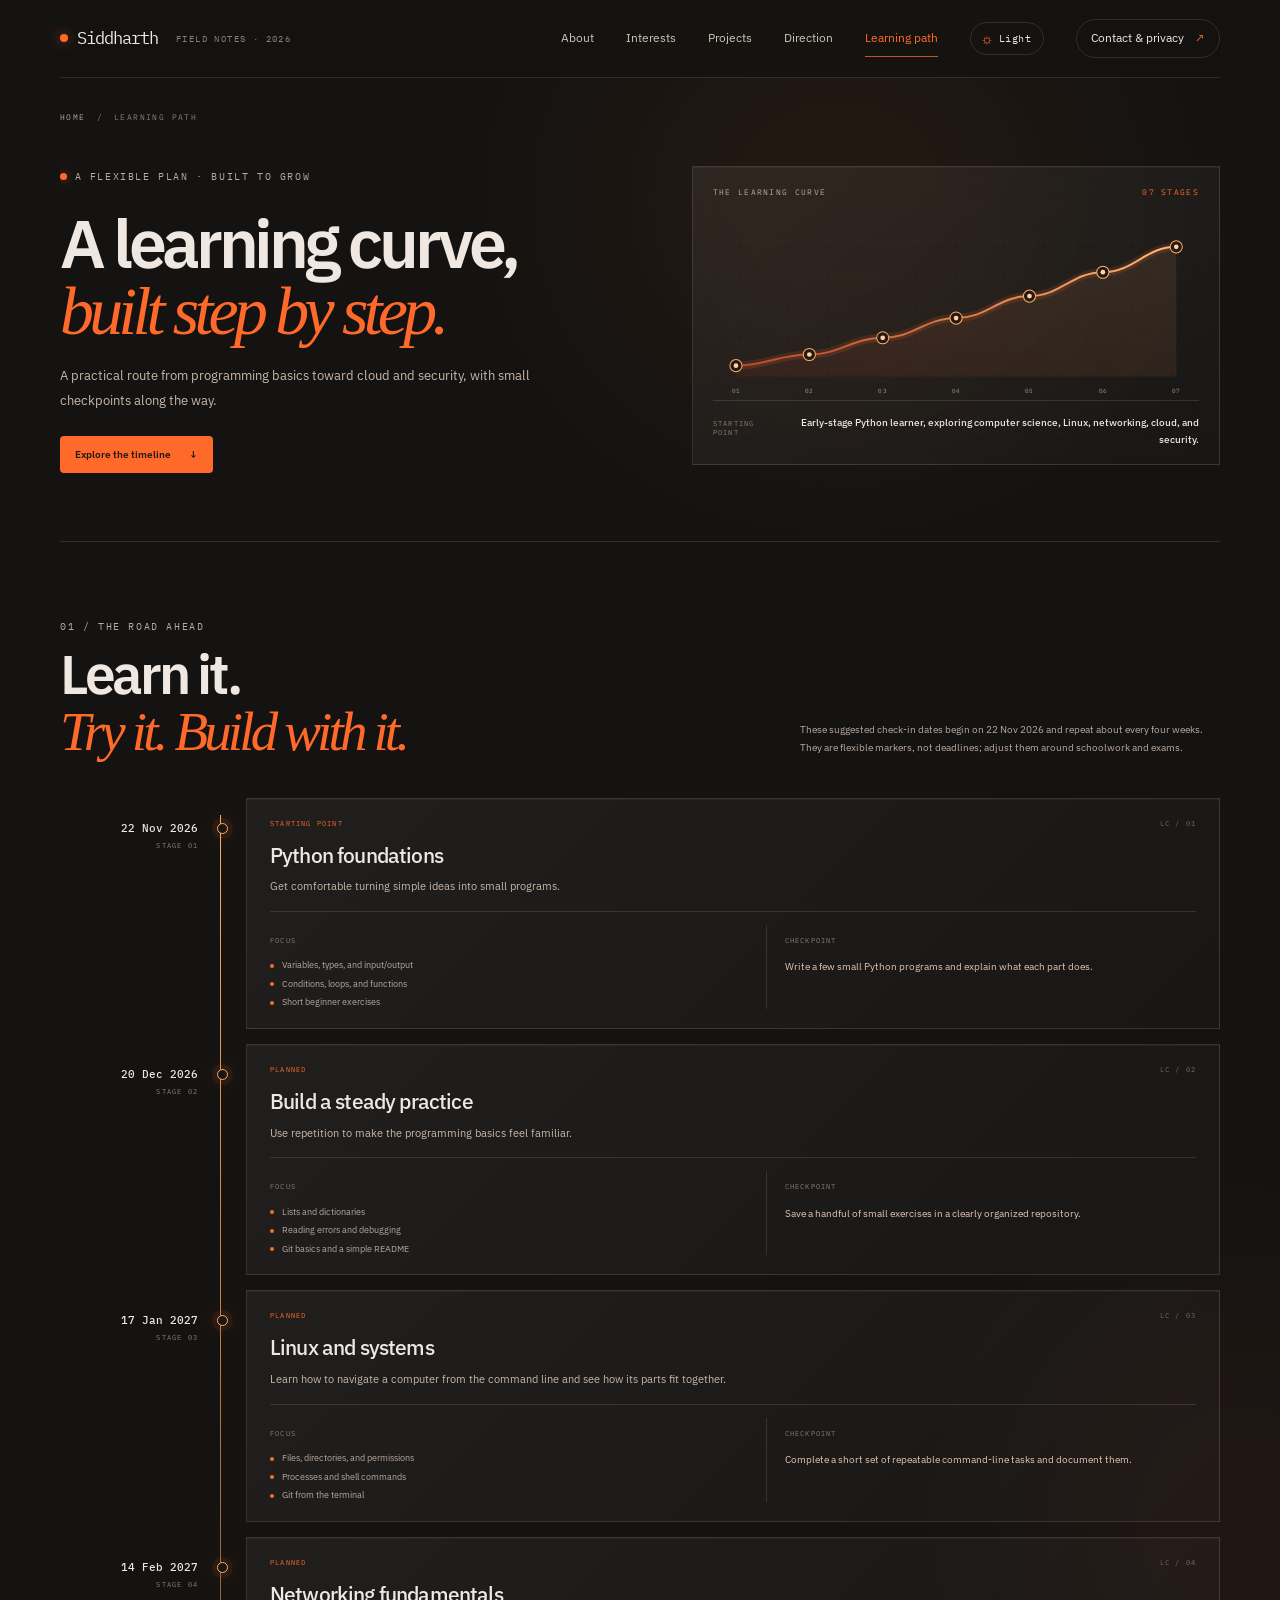
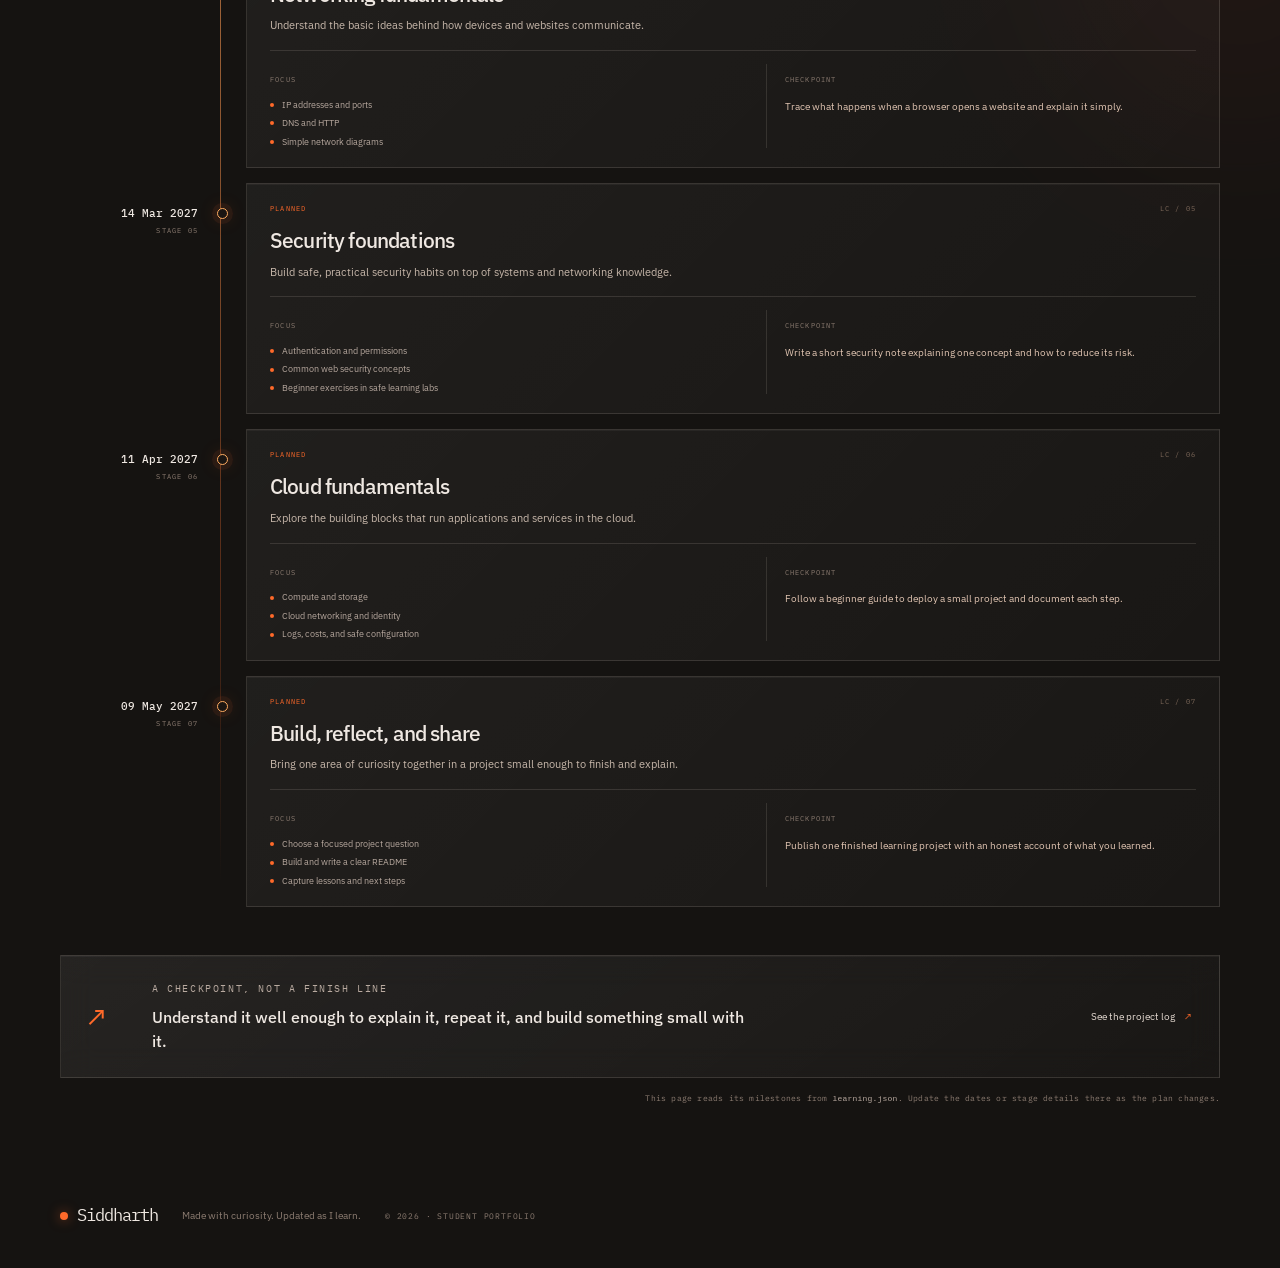
==== commit b55fc9b8: "Clamp mobile page overflow and hero monogram" ====
--- a/learning.html
+++ b/learning.html
@@ -9,7 +9,7 @@
     <link rel="preconnect" href="https://fonts.googleapis.com" />
     <link rel="preconnect" href="https://fonts.gstatic.com" crossorigin />
     <link href="https://fonts.googleapis.com/css2?family=IBM+Plex+Mono:wght@400;500;600&family=IBM+Plex+Sans:ital,wght@0,400;0,500;0,600;0,700;1,400;1,500;1,600&display=swap" rel="stylesheet" />
-    <link rel="stylesheet" href="./styles.css?v=learning-json-timeline-20261122" />
+    <link rel="stylesheet" href="./styles.css?v=ios-horizontal-overflow-20261122b" />
     <script src="./script.js" defer></script>
     <script src="./learning-page.js" defer></script>
   </head>
--- a/styles.css
+++ b/styles.css
@@ -39,3 +39,12 @@
 .learning-main{padding-top:34px;padding-bottom:60px}.learning-breadcrumb{display:flex;gap:11px;align-items:center;margin:0 0 24px;color:var(--faint);font:8px var(--mono);letter-spacing:1.4px}.learning-breadcrumb a{color:var(--muted);transition:color .2s}.learning-breadcrumb a:hover{color:var(--blue)}.learning-hero{display:grid;grid-template-columns:minmax(0,1.05fr) minmax(330px,.95fr);gap:48px;align-items:center;padding:12px 0 68px;border-bottom:1px solid var(--line)}.learning-heading h1{font-size:clamp(44px,5.3vw,70px);line-height:.98;letter-spacing:-.065em;font-weight:600;margin:25px 0 18px}.learning-heading h1 .serif-accent{font-weight:500;letter-spacing:-.07em}.learning-intro{max-width:500px;color:#c8b8ab;font-size:13px;line-height:1.9;margin:0 0 23px}.learning-jump{padding:10px 15px;font-size:10px}.learning-overview{position:relative;padding:20px 20px 16px;overflow:hidden;background:linear-gradient(145deg,rgba(255,255,255,.065),rgba(255,255,255,.018))}.overview-heading{display:flex;justify-content:space-between;gap:10px;color:var(--muted);font:8px var(--mono);letter-spacing:1.3px}.overview-heading span:last-child{color:var(--blue)}.learning-curve{display:block;width:100%;height:auto;margin:12px 0 2px;overflow:visible}.curve-gridline{stroke:rgba(243,226,212,.08);stroke-width:1;stroke-dasharray:3 7}.curve-fill{fill:url(#curve-stroke);opacity:.1}.curve-glow{fill:none;stroke:#ff6a2a;stroke-width:12;opacity:.14;stroke-linecap:round;stroke-linejoin:round}.curve-line{fill:none;stroke:url(#curve-stroke);stroke-width:3;stroke-linecap:round;stroke-linejoin:round}.curve-node-ring{fill:#211a16;stroke:#ffad62;stroke-width:1.5}.curve-node-core{fill:#ffd0a3}.curve-node-number{fill:#a49488;font:9px var(--mono);letter-spacing:.5px}.overview-baseline{display:flex;align-items:baseline;justify-content:space-between;gap:14px;padding-top:13px;border-top:1px solid var(--line)}.overview-baseline span,.learning-phase-label{color:var(--faint);font:7px var(--mono);letter-spacing:1.2px}.overview-baseline strong{color:var(--text);font-size:10px;font-weight:500;text-align:right}.learning-roadmap{padding-top:66px}.learning-section-heading{display:flex;justify-content:space-between;align-items:end;gap:30px;margin-bottom:29px}.learning-section-heading h2{margin:11px 0 0;font-size:clamp(36px,4.5vw,55px);line-height:1.02;letter-spacing:-.06em;font-weight:600}.learning-section-heading h2 .serif-accent{font-weight:500;letter-spacing:-.07em}.learning-schedule-note{max-width:420px;color:var(--muted);font-size:10px;line-height:1.8;margin:0 0 4px}.learning-timeline{position:relative;display:grid;gap:15px;list-style:none;margin:0;padding:8px 0 0}.learning-timeline::before{content:"";position:absolute;left:160px;top:25px;bottom:24px;width:1px;background:linear-gradient(180deg,#ffad62,#ff6a2a45 82%,transparent)}.learning-timeline-item{position:relative;display:grid;grid-template-columns:138px 24px minmax(0,1fr);gap:12px;align-items:stretch;animation:timeline-rise .5s calc(var(--stage-order)*.06s) both}.learning-date-column{display:flex;flex-direction:column;align-items:flex-end;padding-top:23px;text-align:right}.learning-date{color:var(--text);font:500 11px var(--mono);white-space:nowrap}.learning-phase-label{margin-top:6px}.learning-timeline-node{position:relative;z-index:1;align-self:start;justify-self:center;width:11px;height:11px;margin-top:25px;border:1px solid #ffad62;border-radius:50%;background:#1a1512;box-shadow:0 0 0 5px #ff6a2a12,0 0 18px #ff6a2a45}.learning-stage-card{padding:20px 23px 19px;background:linear-gradient(135deg,rgba(255,255,255,.052),rgba(255,255,255,.018));transition:transform .24s,border-color .24s,background .24s}.learning-stage-card:hover{transform:translateY(-3px);border-color:#ff6a2a6b;background:linear-gradient(135deg,rgba(255,255,255,.075),rgba(255,255,255,.025))}.learning-stage-top{display:flex;justify-content:space-between;gap:12px;align-items:center}.learning-stage-status,.learning-stage-serial,.learning-detail-label{color:var(--faint);font:7px var(--mono);letter-spacing:1.2px}.learning-stage-status{color:var(--blue)}.learning-stage-serial{color:#7f6a5b}.learning-stage-card h3{font-size:21px;font-weight:500;letter-spacing:-.04em;margin:10px 0 4px}.learning-stage-summary{color:#c8b8ab;font-size:11px;line-height:1.7;margin:0 0 15px}.learning-stage-details{display:grid;grid-template-columns:1.05fr .95fr;border-top:1px solid var(--line);padding-top:13px;gap:20px}.learning-focus ul{list-style:none;padding:0;margin:8px 0 0;display:grid;gap:5px}.learning-focus li{position:relative;padding-left:12px;color:#b9aaa0;font-size:9px;line-height:1.5}.learning-focus li::before{content:"";position:absolute;left:0;top:.6em;width:4px;height:4px;border-radius:50%;background:var(--blue)}.learning-checkpoint{border-left:1px solid var(--line);padding-left:18px}.learning-checkpoint p{color:#e2c6b3;font-size:10px;line-height:1.7;margin:8px 0 0}.timeline-loading{margin-left:174px;padding:24px;color:var(--muted);font-size:12px}.timeline-error{border:1px solid var(--line);background:var(--panel)}@keyframes timeline-rise{from{opacity:0;transform:translateY(10px)}to{opacity:1;transform:translateY(0)}}.learning-principle{display:grid;grid-template-columns:46px 1fr auto;align-items:center;gap:18px;margin:48px 0 0;padding:24px 27px}.principle-mark{color:var(--blue);font:29px var(--mono)}.learning-principle .eyebrow{margin:0 0 8px}.learning-principle h2{font-size:16px;line-height:1.5;font-weight:500;margin:0;max-width:600px}.learning-principle .text-link{font-size:10px;white-space:nowrap}.learning-edit-note{margin:15px 0 0;text-align:right;color:var(--faint);font:8px var(--mono);letter-spacing:.2px}.learning-edit-note code{color:var(--muted)}.learning-footer{margin-top:0}
 @media(max-width:900px){.learning-hero{grid-template-columns:minmax(0,1fr) minmax(290px,.9fr);gap:28px}.learning-timeline::before{left:142px}.learning-timeline-item{grid-template-columns:120px 24px minmax(0,1fr)}.timeline-loading{margin-left:156px}.learning-principle{grid-template-columns:36px 1fr;gap:13px}.learning-principle .text-link{grid-column:2}.learning-schedule-note{max-width:330px}}
 @media(max-width:760px){.learning-main{padding-top:23px;padding-bottom:42px}.learning-breadcrumb{font-size:7px;margin-bottom:21px}.learning-hero{grid-template-columns:minmax(0,1fr);gap:24px;padding-bottom:40px}.learning-heading h1{font-size:clamp(42px,11vw,62px);margin:20px 0 14px}.learning-intro{font-size:12px}.learning-overview{padding:17px 15px 14px}.learning-curve{margin-top:10px}.learning-roadmap{padding-top:43px}.learning-section-heading{display:block;margin-bottom:21px}.learning-section-heading h2{font-size:40px}.learning-schedule-note{margin-top:16px;max-width:100%}.learning-timeline{gap:12px;padding-top:5px}.learning-timeline::before{left:7px;top:20px;bottom:20px}.learning-timeline-item{grid-template-columns:16px minmax(0,1fr);gap:10px}.learning-date-column{grid-column:2;grid-row:1;align-items:flex-start;text-align:left;padding:0 0 1px}.learning-date{font-size:10px}.learning-phase-label{margin-top:3px}.learning-timeline-node{grid-column:1;grid-row:1/3;justify-self:start;margin:4px 0 0 2px;width:10px;height:10px}.learning-stage-card{grid-column:2;grid-row:2;padding:16px 15px}.learning-stage-card h3{font-size:18px}.learning-stage-summary{font-size:10px}.learning-stage-details{grid-template-columns:1fr;gap:12px}.learning-checkpoint{border-left:0;border-top:1px solid var(--line);padding:11px 0 0}.learning-checkpoint p{font-size:10px}.learning-focus li{font-size:9px}.timeline-loading{margin:0 0 0 26px;padding:17px}.learning-principle{grid-template-columns:27px minmax(0,1fr);gap:11px;margin-top:34px;padding:19px 16px}.principle-mark{font-size:22px}.learning-principle h2{font-size:14px}.learning-principle .text-link{font-size:9px}.learning-edit-note{text-align:left;font-size:7px;line-height:1.7}}
+
+.button-secondary{border:1px solid var(--line);color:var(--text);background:rgba(255,255,255,.035);transition:transform .25s,border-color .25s,background .25s}.button-secondary:hover{transform:translateY(-3px);border-color:var(--blue);background:rgba(255,145,90,.08)}.project-video{position:relative;z-index:1;display:block;width:min(86%,720px);aspect-ratio:16/9;object-fit:contain;border:1px solid rgba(255,180,130,.24);background:#090807;box-shadow:0 24px 60px #09070577}.project-visual{min-height:440px}.project-stamp{z-index:2}
+@media(max-width:760px){.hero-actions{gap:10px}.hero-actions .button{padding:10px 12px;font-size:10px;gap:9px}.project-visual{min-height:250px}.project-video{width:90%}}
+
+/* Keep decorative overscan from creating a sideways scroll area in iOS Safari. */
+html,body{width:100%;max-width:100%;overflow-x:hidden!important;overscroll-behavior-x:none}
+#main{max-width:100%;overflow-x:hidden}
+
+@media(max-width:760px){.hero-backdrop-letter{right:0;font-size:clamp(280px,100vw,500px)}}
